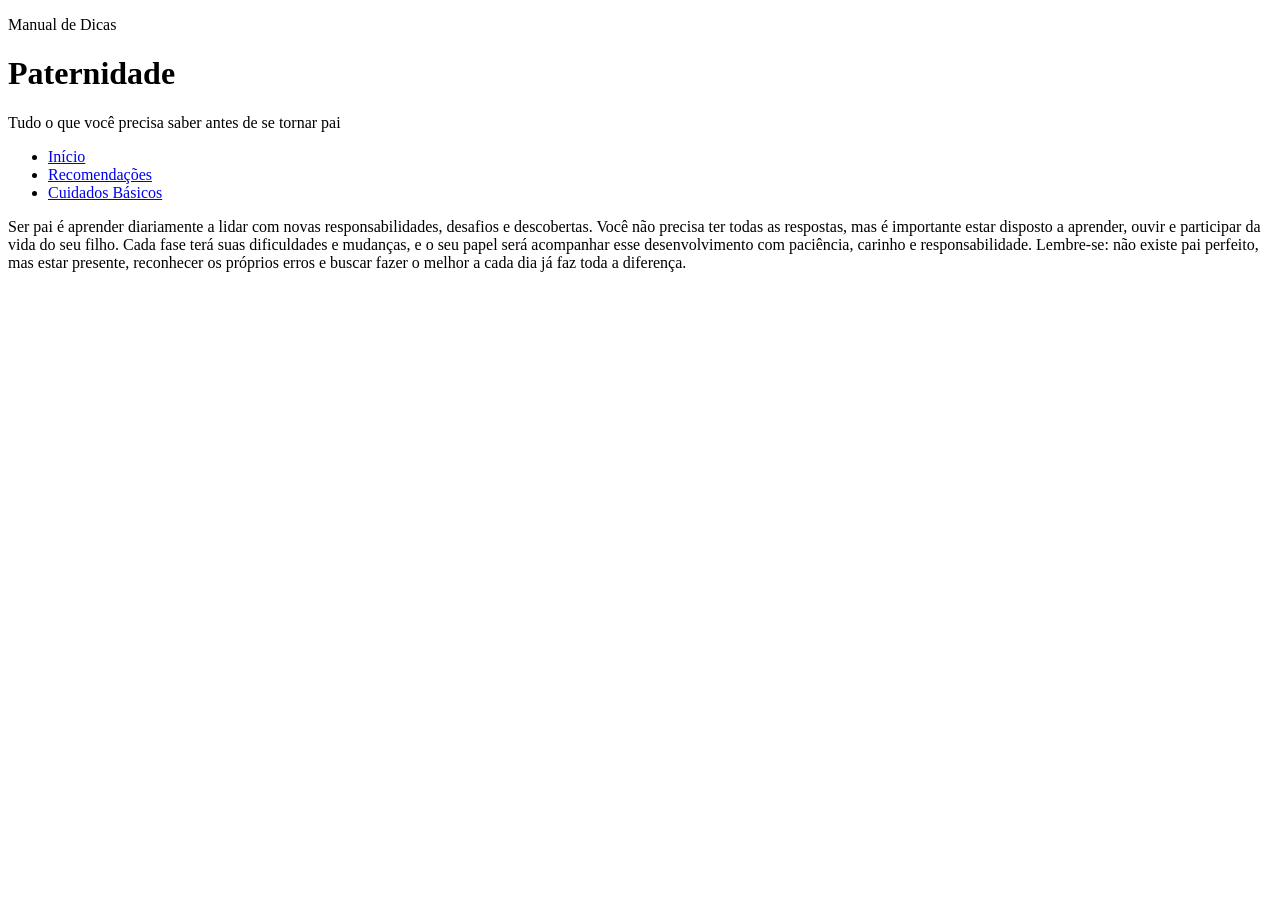
==== index.html @ 7509cb6b "Adicionada as informações da página inicial" ====
<!DOCTYPE html>
<html lang="pt-br">
<head>
    <meta charset="UTF-8">
    <meta name="viewport" content="width=device-width, initial-scale=1.0">
    <title>Paternidade | Início</title>
    <link rel="stylesheet" href="./style/style.css">
</head>
<body>
    <header class="cabecalho">
        <div class="container">
            <p class="etiqueta">Manual de Dicas</p>

            <h1>Paternidade</h1>

            <p class="subtitulo">
                Tudo o que você precisa saber antes de se tornar pai
            </p>

            <nav class="menu-principal">
                <ul class="menu-lista">
                    <li> <a class="menu-link" href="index.html">Início</a> </li>
                    <li> <a class="menu-link" href="./pages/recomendacoes.html">Recomendações</a> </li>
                    <li> <a class="menu-link" href="./pages/cuidados.html">Cuidados Básicos</a> </li>
                </ul>
            </nav>

        </div>

    </header>
    
    <main>
        <section class="secao"> 
            <div class="container">
                <p>
                    Ser pai é aprender diariamente a lidar com novas responsabilidades, desafios e descobertas. 
                    Você não precisa ter todas as respostas, mas é importante estar disposto a aprender, ouvir e 
                    participar da vida do seu filho. Cada fase terá suas dificuldades e mudanças, e o seu papel será 
                    acompanhar esse desenvolvimento com paciência, carinho e responsabilidade. Lembre-se: não existe 
                    pai perfeito, mas estar presente, reconhecer os próprios erros e buscar fazer o melhor a cada dia 
                    já faz toda a diferença.
                </p>
    </main>
</body>
</html>
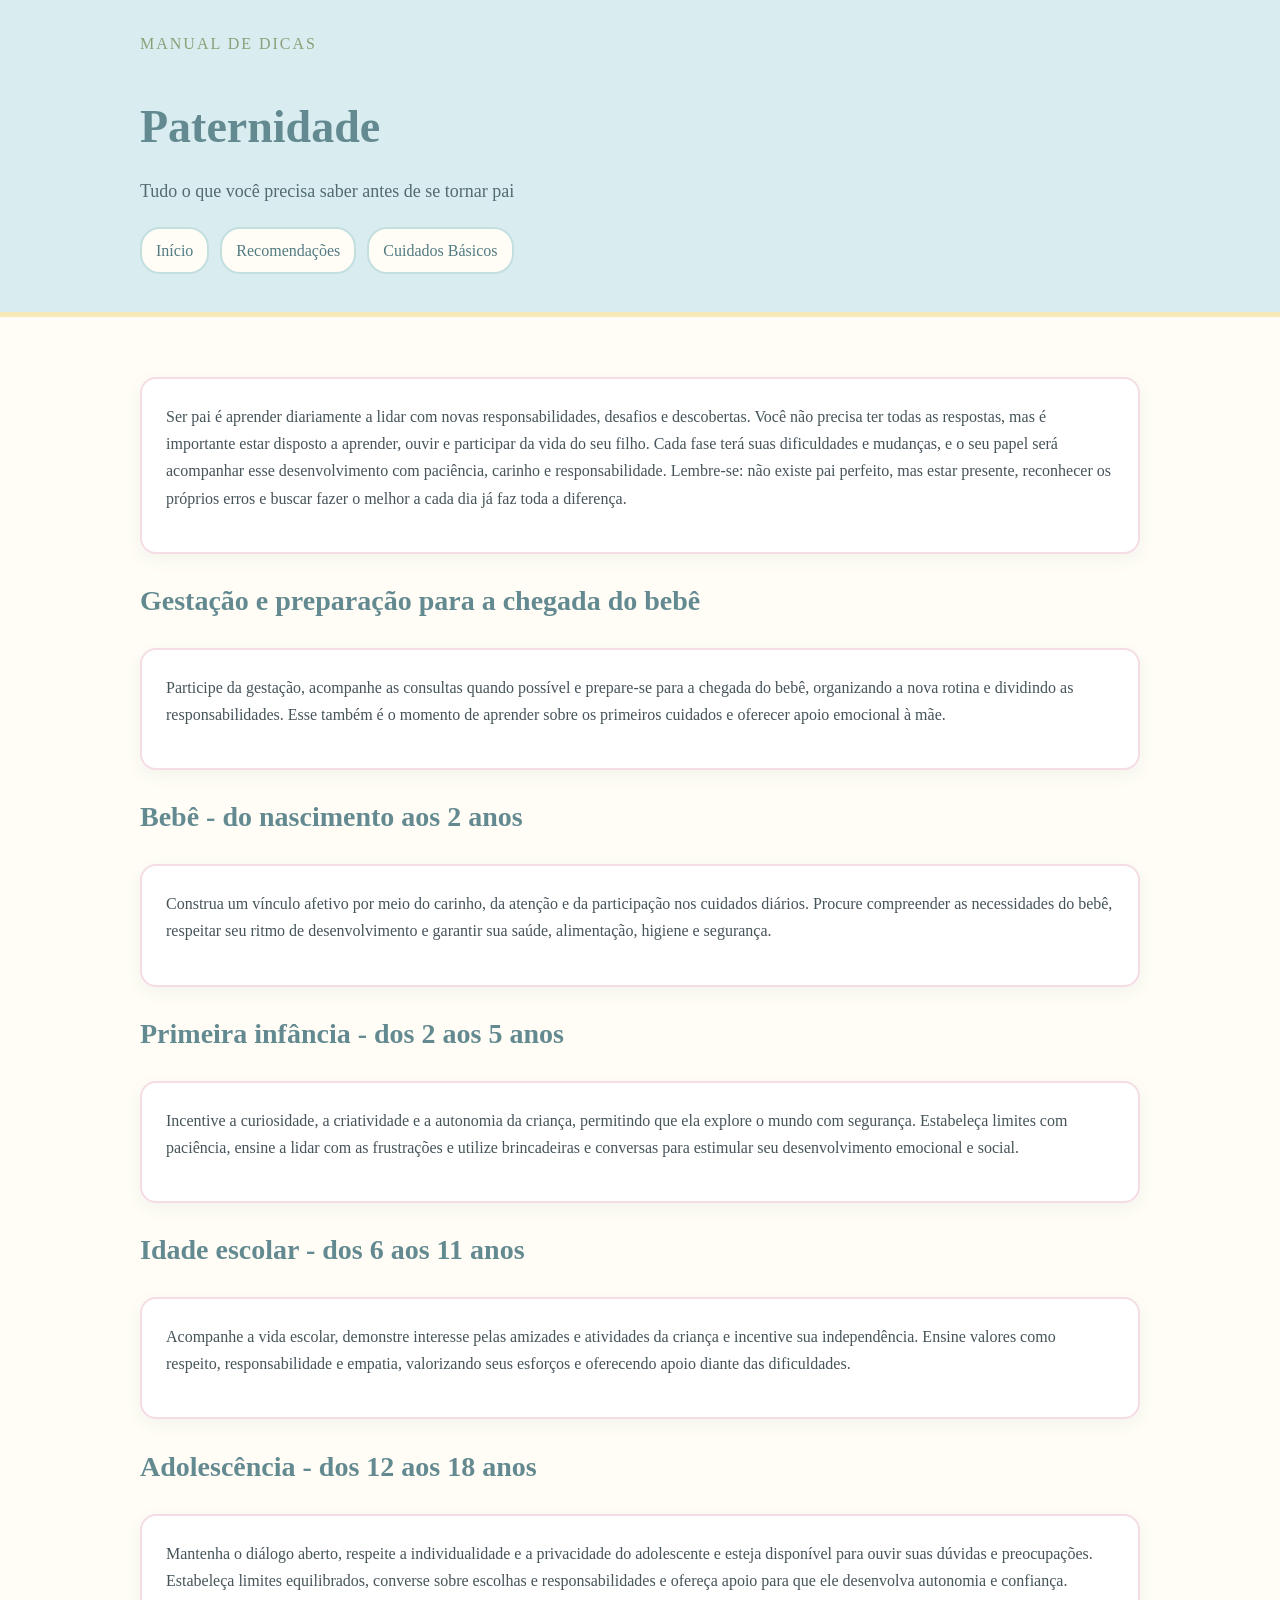
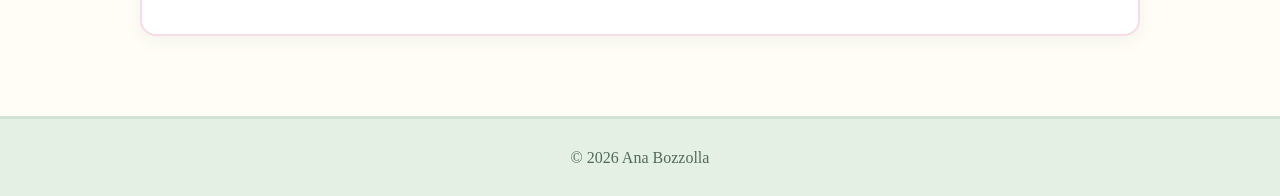
==== commit 84a701aa: "Site completo, com a adição de mais duas páginas e a estilização de tudo" ====
--- a/index.html
+++ b/index.html
@@ -28,18 +28,75 @@
         </div>
 
     </header>
+
     
     <main>
         <section class="secao"> 
             <div class="container">
-                <p>
-                    Ser pai é aprender diariamente a lidar com novas responsabilidades, desafios e descobertas. 
-                    Você não precisa ter todas as respostas, mas é importante estar disposto a aprender, ouvir e 
-                    participar da vida do seu filho. Cada fase terá suas dificuldades e mudanças, e o seu papel será 
-                    acompanhar esse desenvolvimento com paciência, carinho e responsabilidade. Lembre-se: não existe 
-                    pai perfeito, mas estar presente, reconhecer os próprios erros e buscar fazer o melhor a cada dia 
-                    já faz toda a diferença.
-                </p>
+                <div class="grade-cards">
+                    <article class="card">
+                        <p>
+                            
+                            Ser pai é aprender diariamente a lidar com novas responsabilidades, desafios e descobertas. 
+                            Você não precisa ter todas as respostas, mas é importante estar disposto a aprender, ouvir e 
+                            participar da vida do seu filho. Cada fase terá suas dificuldades e mudanças, e o seu papel será 
+                            acompanhar esse desenvolvimento com paciência, carinho e responsabilidade. Lembre-se: não existe 
+                            pai perfeito, mas estar presente, reconhecer os próprios erros e buscar fazer o melhor a cada dia 
+                            já faz toda a diferença.
+                        </p>
+                         </div>
+                    </article>
+                    <h2>Gestação e preparação para a chegada do bebê</h2>
+                     <article class="card">
+                        
+                        <p>
+                            Participe da gestação, acompanhe as consultas quando possível e prepare-se para a chegada do bebê, 
+                            organizando a nova rotina e dividindo as responsabilidades. Esse também é o momento de aprender sobre 
+                            os primeiros cuidados e oferecer apoio emocional à mãe.
+                        </p>
+                    </article>
+                    <h2>Bebê - do nascimento aos 2 anos</h2>
+                     <article class="card">
+                        
+                        <p>
+                            Construa um vínculo afetivo por meio do carinho, da atenção e da participação nos cuidados diários. 
+                            Procure compreender as necessidades do bebê, respeitar seu ritmo de desenvolvimento e garantir sua saúde, 
+                            alimentação, higiene e segurança.
+                        </p>
+                    </article>
+                    <h2>Primeira infância - dos 2 aos 5 anos</h2>
+                     <article class="card">
+                        
+                        <p>
+                            Incentive a curiosidade, a criatividade e a autonomia da criança, permitindo que ela explore o mundo com segurança. 
+                            Estabeleça limites com paciência, ensine a lidar com as frustrações e utilize brincadeiras e conversas para estimular 
+                            seu desenvolvimento emocional e social.
+                        </p>
+                    </article>
+                    <h2>Idade escolar - dos 6 aos 11 anos</h2>
+                     <article class="card">
+                        
+                        <p>
+                            Acompanhe a vida escolar, demonstre interesse pelas amizades e atividades da criança e incentive sua independência. 
+                            Ensine valores como respeito, responsabilidade e empatia, valorizando seus esforços e oferecendo apoio diante das 
+                            dificuldades.
+                        </p>
+                    </article>
+                    <h2>Adolescência - dos 12 aos 18 anos</h2>
+                     <article class="card">
+                        
+                        <p>
+                            Mantenha o diálogo aberto, respeite a individualidade e a privacidade do adolescente e esteja disponível para ouvir 
+                            suas dúvidas e preocupações. Estabeleça limites equilibrados, converse sobre escolhas e responsabilidades e ofereça 
+                            apoio para que ele desenvolva autonomia e confiança.
+                        </p>
+               
     </main>
+    <footer class="rodape">
+        <div class="container">
+            <p>&copy; 2026 Ana Bozzolla</p>
+        </div>
+    </footer>
+
 </body>
 </html>
--- a/style/style.css
+++ b/style/style.css
@@ -0,0 +1,234 @@
+* {
+    box-sizing: border-box;
+}
+
+body {
+    margin: 0;
+    background-color: #fffdf5;
+    color: #46545a;
+
+    font-family: Georgia, Times, 'Times New Roman', serif;
+    font-size: 16px;
+    line-height: 1.7;
+}
+
+/* titulos */
+
+h1, h2, h3 {
+    color: #648a91;
+}
+
+h1 {
+    font-size: 46px;
+    margin-bottom: 10px;
+}
+
+h2 {
+    font-size: 28px;
+}
+
+h3 {
+    font-size: 22px;
+}
+
+p {
+    margin-top: 0;
+}
+
+a {
+    color: #648a91;
+}
+
+.container {
+    width: 90%;
+    max-width: 1000px;
+    margin: 0 auto;
+}
+
+/* cabeçalho */
+
+.cabecalho {
+    background-color: #d9edf0;
+    color: #465f65;
+    padding: 30px 0;
+    border-bottom: 5px solid #f7e9b8;
+}
+
+
+.etiqueta {
+    margin-bottom: 5px;
+    color: #8b9f78;
+    font-size: 16px;
+    letter-spacing: 2px;
+    text-transform: uppercase;
+}
+
+.subtitulo {
+    font-size: 18px;
+    color: #526b70;
+}
+
+/* menu */
+
+.menu-lista {
+    margin: 20px 0 0;
+    padding: 0;
+    list-style: none;
+}
+
+.menu-lista li {
+    display: inline-block;
+    margin-right: 7px;
+    margin-bottom: 8px;
+}
+
+.menu-link {
+    display: inline-block;
+    padding: 8px 14px;
+
+    background-color: #fffdf5;
+    color: #527b83;
+
+    border: 2px solid #c4dfe0;
+    border-radius: 20px;
+
+    text-decoration: none;
+}
+
+/*.menu-link:hover {
+    background-color: #f7e9b8;
+    border-color: #ead99b;
+    color: #5d6850;
+}*/
+
+.secao {
+    padding: 40px 0;
+}
+
+
+.grade-cards {
+    display: grid;
+    gap: 24px;
+    padding-top: 20px;
+}
+
+/* cards */
+
+.card {
+    padding: 24px;
+
+    background-color: #ffffff;
+    border: 2px solid #f5dce5;;
+    border-radius: 16px;
+
+    box-shadow: 0 5px 16px rgba(105, 140, 135, 0.08);
+}
+
+.card h2 {
+    margin-top: 0;
+    font-size: 25px;
+    color: #648a91;
+}
+
+/* recomendaçoes */
+
+.lista-recomendacoes {
+    display: grid;
+    gap: 24px;
+    padding-top: 20px;
+}
+
+.recomendacao {
+    display: flex;
+    align-items: center;
+    gap: 24px;
+
+    padding: 22px;
+
+    background-color: #ffffff;
+    border: 3px solid #f5dce5;;
+    border-radius: 16px;
+
+    box-shadow: 0 5px 16px rgba(120, 110, 145, 0.07);
+}
+
+.recomendacao img {
+    width: 180px;
+    height: 230px;
+
+    object-fit: cover;
+    border-radius: 10px;
+    border: 2px solid #f5dce5;;
+}
+
+.texto-recomendacao h2 {
+    margin-top: 0;
+    margin-bottom: 10px;
+    color: #748a79;
+    font-size: 25px;
+}
+
+.texto-recomendacao a {
+    display: inline-block;
+    margin-top: 5px;
+    padding: 7px 12px;
+
+    background-color: #dcebe4;
+    color: #476d60;
+
+    border: 1px solid #c4dacf;
+    border-radius: 18px;
+
+    text-decoration: none;
+    font-size: 14px;
+}
+
+/* cuidados */
+
+.lista-cuidados {
+    padding-left: 22px;
+}
+
+.lista-cuidados li {
+    margin-bottom: 10px;
+}
+
+.aviso {
+    margin-top: 25px;
+    padding: 18px;
+
+    background-color: #fff5d8;
+    color: #665d45;
+
+    border-left: 5px solid #e8d38d;
+    border-radius: 8px;
+}
+
+.aviso strong {
+    color: #75653b;
+}
+
+/* footer */
+
+.rodape {
+    margin-top: 40px;
+    padding: 25px;
+
+    background-color: #e5f0e5;
+    color: #526b59;
+
+    border-top: 3px solid #d1e3d5;
+    text-align: center;
+}
+
+.rodape p {
+    margin-bottom: 0;
+}
+
+.rodape address {
+    font-style: normal;
+}
+
+.rodape a {
+    text-decoration: none;
+}
